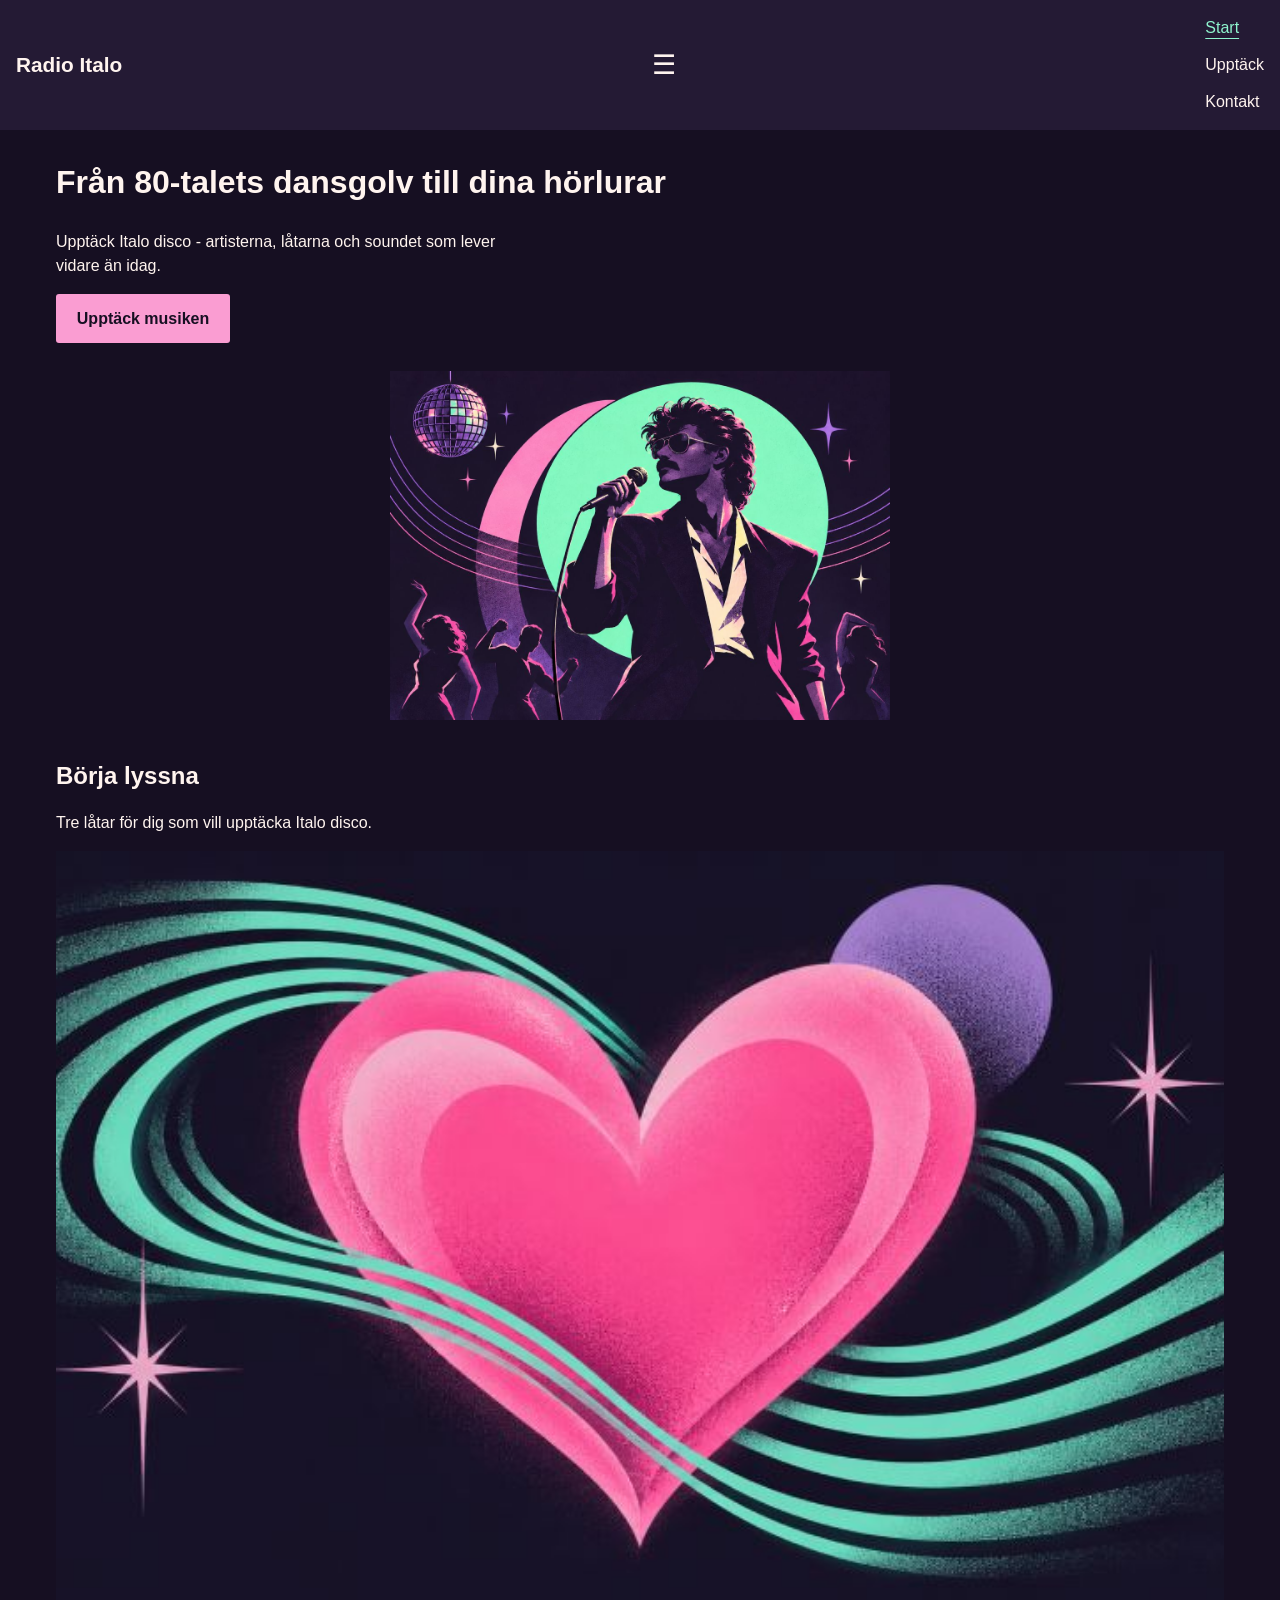
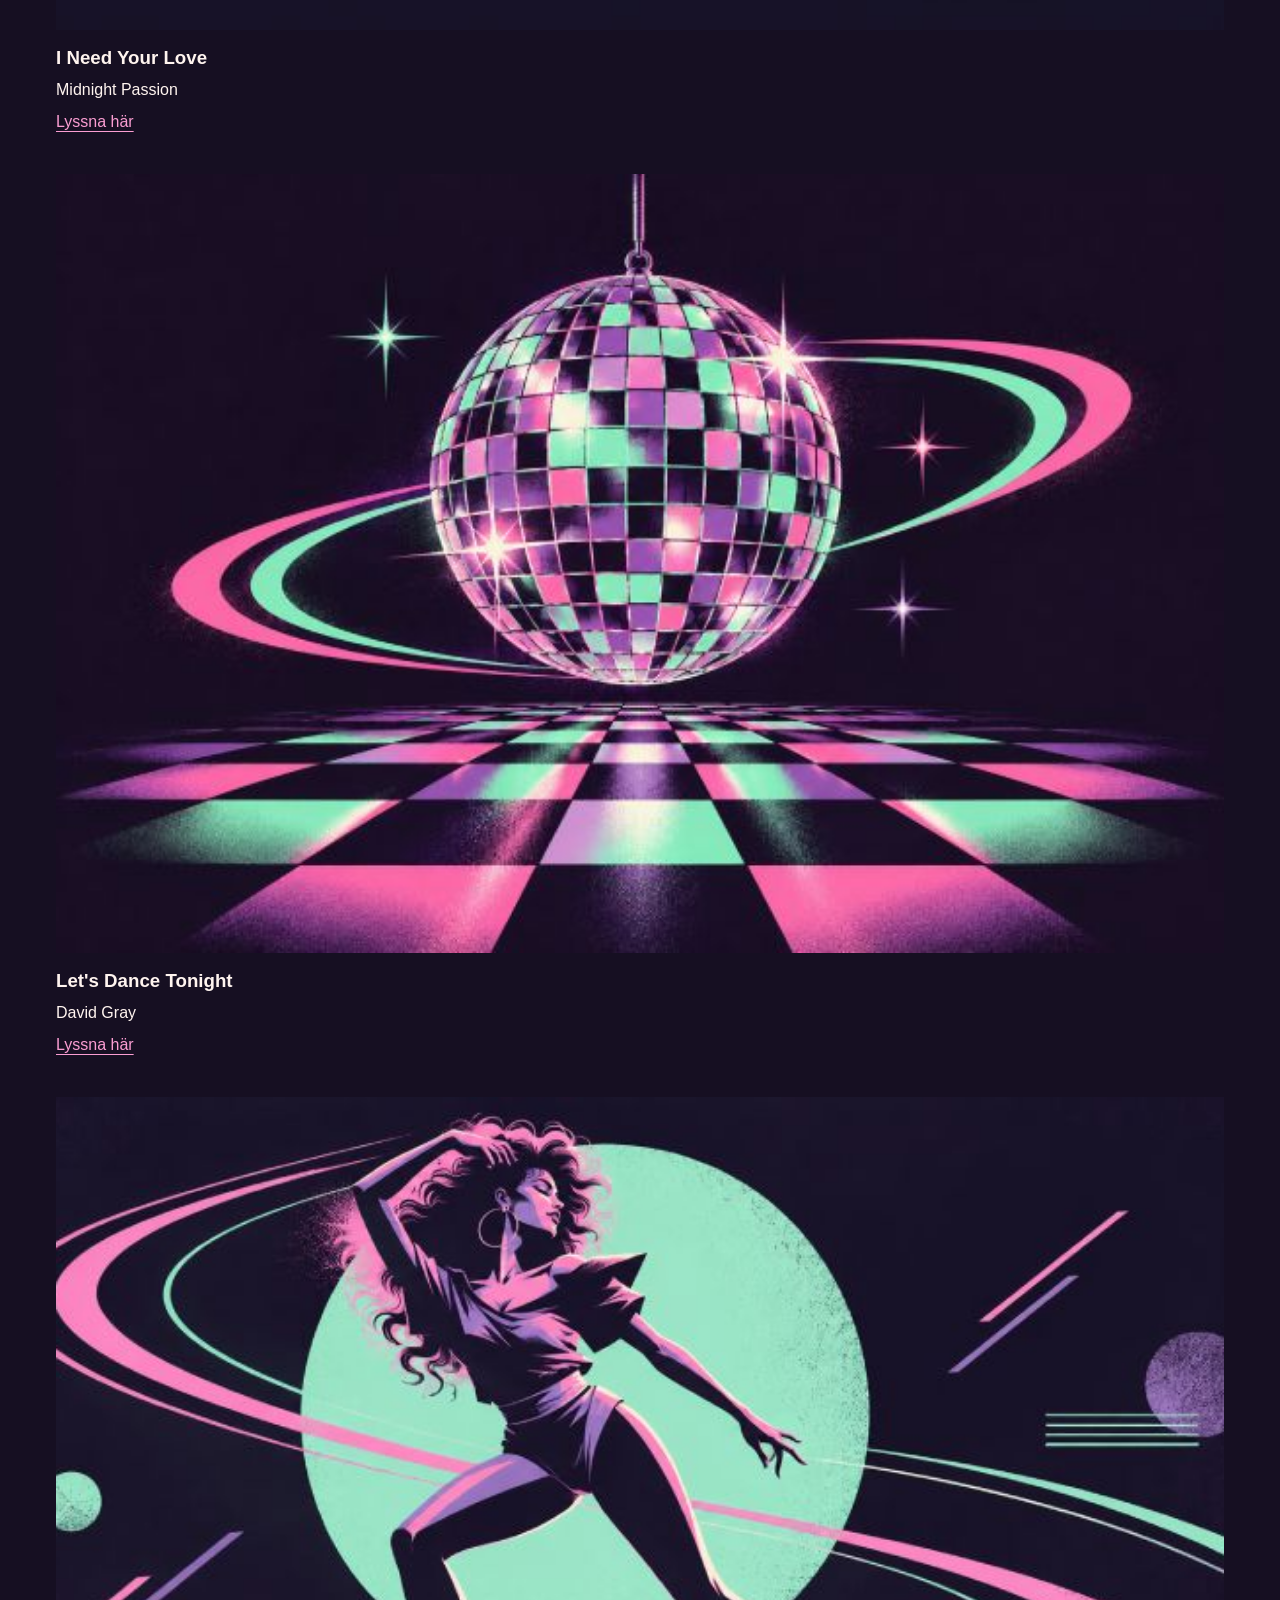
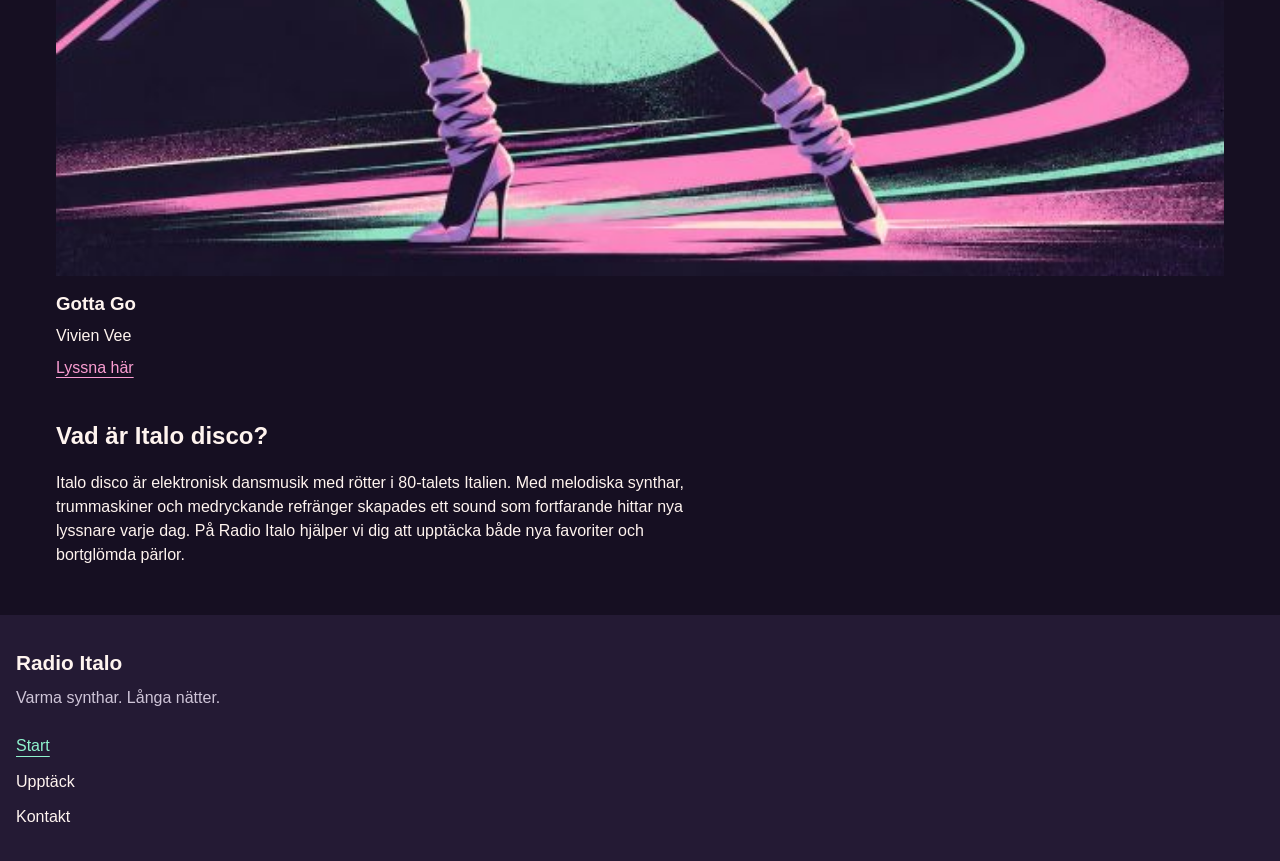
==== index.html @ 60d0a97e "Länkat de tre låtkorten från index till rätt låt under upptäck." ====
<!DOCTYPE html>
<html lang="sv">
<head>
    <meta charset="UTF-8">
    <meta name="viewport" content="width=device-width, initial-scale=1.0">
    <title>Radio Italo - Start</title>
    <link rel="stylesheet" href="css/style.css">
    <script src="js/script.js" defer></script>
</head>
<body>
    <!-- Sidhuvud med huvudnavigation.-->
    <header class="site-header">
        <a href="index.html" class="logo">Radio Italo</a>
        <button class="menu" type="button" aria-expanded="false" aria-controls="main-nav">☰</button>
        <nav id="main-nav" aria-label="Huvudnavigation">
            <ul class="list">
                <li>
                    <a href="index.html" aria-current="page">Start</a>
                </li>
                <li>
                    <a href="upptack.html">Upptäck</a>
                </li>
                <li>
                    <a href="kontakt.html">Kontakt</a>
                </li>
            </ul>
        </nav>
    </header>
    <!--Introduktion på startsidan-->
    <main>
        <section class="hero">
            <div class="hero-content">
                <h1 id="hero-heading">Från 80-talets dansgolv till dina hörlurar</h1>
                <p>Upptäck Italo disco - artisterna, låtarna
                    och soundet som lever vidare än idag.
                </p>
                <a class="button" href="upptack.html">Upptäck musiken</a>
            </div>
            <img class="hero-img" src="images/hero-img.jpg" alt="Sångare med mikrofon och solglasögon">
        </section>
        <!--Sektion med tre musiktips-->
        <section class="music-tips">
            <h2>Börja lyssna</h2>
            <p>Tre låtar för dig som vill upptäcka Italo disco.</p>
            <div class="music-list">
                <article class="music-card">
                    <img src="images/music-card1.jpg" alt="Ett hjärta">
                    <h3>I Need Your Love</h3>
                    <p>Midnight Passion</p>
                    <a href="upptack.html#i-need-your-love">Lyssna här</a>
                </article>
                <article class="music-card">
                    <img src="images/music-card2.jpg" alt="En discokula">
                    <h3>Let's Dance Tonight</h3>
                    <p>David Gray</p>
                    <a href="upptack.html#lets-dance-tonight">Lyssna här</a>
                </article>
                <article class="music-card">
                    <img src="images/music-card3.jpg" alt="En dansande person">
                    <h3>Gotta Go</h3>
                    <p>Vivien Vee</p>
                    <a href="upptack.html#gotta-go">Lyssna här</a>
                </article>
            </div>
        </section>
        <!--Information om musikgenren-->
        <section class="about-italo">
            <h2>Vad är Italo disco?</h2>
            <p>
                Italo disco är elektronisk dansmusik med rötter i
                80-talets Italien. Med melodiska synthar, trummaskiner
                och medryckande refränger skapades ett sound som fortfarande
                hittar nya lyssnare varje dag. På Radio Italo hjälper vi dig att
                upptäcka både nya favoriter och bortglömda pärlor.
            </p>
        </section>
    </main>
    <!--Sidfot-->
    <footer class="site-footer">
        <a class="logo" href="index.html">Radio Italo</a>
        <p>Varma synthar. Långa nätter.</p>

        <!--Sidfotens navigering-->
        <nav aria-label="Sidfotsnavigation">
            <ul class="footer-links">
                <li>
                    <a href="index.html" aria-current="page">Start</a>
                </li>
                <li>
                    <a href="upptack.html">Upptäck</a>
                </li>
                <li>
                    <a href="kontakt.html">Kontakt</a>
                </li>
            </ul>
        </nav>
    </footer>
</body>
</html>
---- css/style.css ----
* {
    box-sizing: border-box;
}

body {
    margin: 0;
    font-family: Arial, Helvetica, sans-serif;
    color: #FFF4EF;
    background-color: #160f22;
    line-height: 1.5;
}

iframe {
    border: 0;
    max-width: 100%;
}

img {
    display: block;
    height: auto;
    max-width: 100%;
}
/* CSS för sidhuvud */
.site-header {
    display: flex;
    justify-content: space-between;
    align-items: center;
    flex-wrap: wrap;
    background-color: #241a34;
    gap: 1rem;
    padding: 1rem;
}
/* CSS för logotyp */
.logo {
    color: #FFF4EF;
    text-decoration: none;
    font-weight: bold;
    font-size: 1.3rem;
}
/* CSS för meny */
.menu {
    border: 0;
    padding: 1rem;
    color: #FFF4EF;
    background: transparent;
    font-size: 1.7rem;
    cursor: pointer;
}
/* CSS för huvudnavigation */
.main-nav {
    width: 100%;
}

.list {
    display: flex;
    flex-direction: column;
    margin: 0;
    padding: 0;
    gap: 0.8rem;
    list-style: none;
}
.list a {
    text-decoration: none;
    color: #fff4ef
}
.list a:hover {
    color: #ff8acb;
}
.list a[aria-current="page"] {
    text-decoration: underline;
    color: #8ff4ce;
    text-underline-offset: 0.3rem;
}
/* CSS för huvudinneållet */
main {
    margin: 0 auto;
    padding: 2rem 1rem;
    max-width: 1200px;
}
main > section + section {
    margin-top: 2.5rem;
}

h1 {
    margin-top: 0;
    font-size: 2rem;
}
h2 {
    font-size: 1.5rem;
}
p {
    margin-top: 0;
}
h1, h2, h3 {
    line-height: 1.3;
}
/* CSS för hero-sektionen */
.hero {
    display: flex;
    flex-direction: column;
    gap: 1.7rem;
}
.hero-content p {
    max-width: 30rem;
}
.hero-img {
    width: 100%;
    max-width: 500px;
    align-self: center;
}

.button {
    display: inline-block;
    text-decoration: none;
    font-weight: bold;
    color: #160f22;
    background-color: #FA9DD2;
    padding: 0.8rem 1.3rem;
    border-radius: 3px;
    transition-duration: 0.3s;
}
.button:hover {
    background-color: #8ff4ce;
}
.button:focus-visible {
    outline-offset: 3px;
    outline: 3px solid #8ff4ce;
}
/* CSS för låtkorten */
.music-list {
    display: grid;
    gap: 2.5rem;
    grid-template-columns: 1fr;
}
.music-card {
    min-width: 0;
}
.music-card img {
    width: 100%;
    object-fit: cover;
    margin-bottom: 1rem;
    aspect-ratio: 3 / 2;
}
.music-card h3 {
    margin: 0 0 0.5rem;
}
.music-card p {
    margin: 0 0 0.5rem;
}
.music-card a {
    color: #FA9DD2;
    margin: 0 0 0.5rem;
    text-underline-offset: 0.25rem;
    transition-duration: 0.3s;
}
.music-card a:hover {
    color: #8ff4ce;
}
/* CSS för informationssektionen */
.about-italo p {
    max-width: 40rem;
}
/* CSS för sidfot */
.site-footer {
    background-color: #241a34;
    padding: 2rem 1rem;
}
.site-footer p {
    color: #cfc5d8;
    margin: 0.5rem 0 1.5rem;
}
.footer-links {
    display: flex;
    flex-direction: column;
    margin: 0;
    padding: 0;
    list-style: none;
    gap: 0.7rem;
}
.footer-links a {
    color: #fff4ef;
    text-decoration: none;
    transition-duration: 0.3s;
}
.footer-links a:hover {
    color: #ff8acb;
}
.footer-links a[aria-current="page"] {
    color: #8ff4ce;
    text-underline-offset: 0.3rem;
    text-decoration: underline;
}
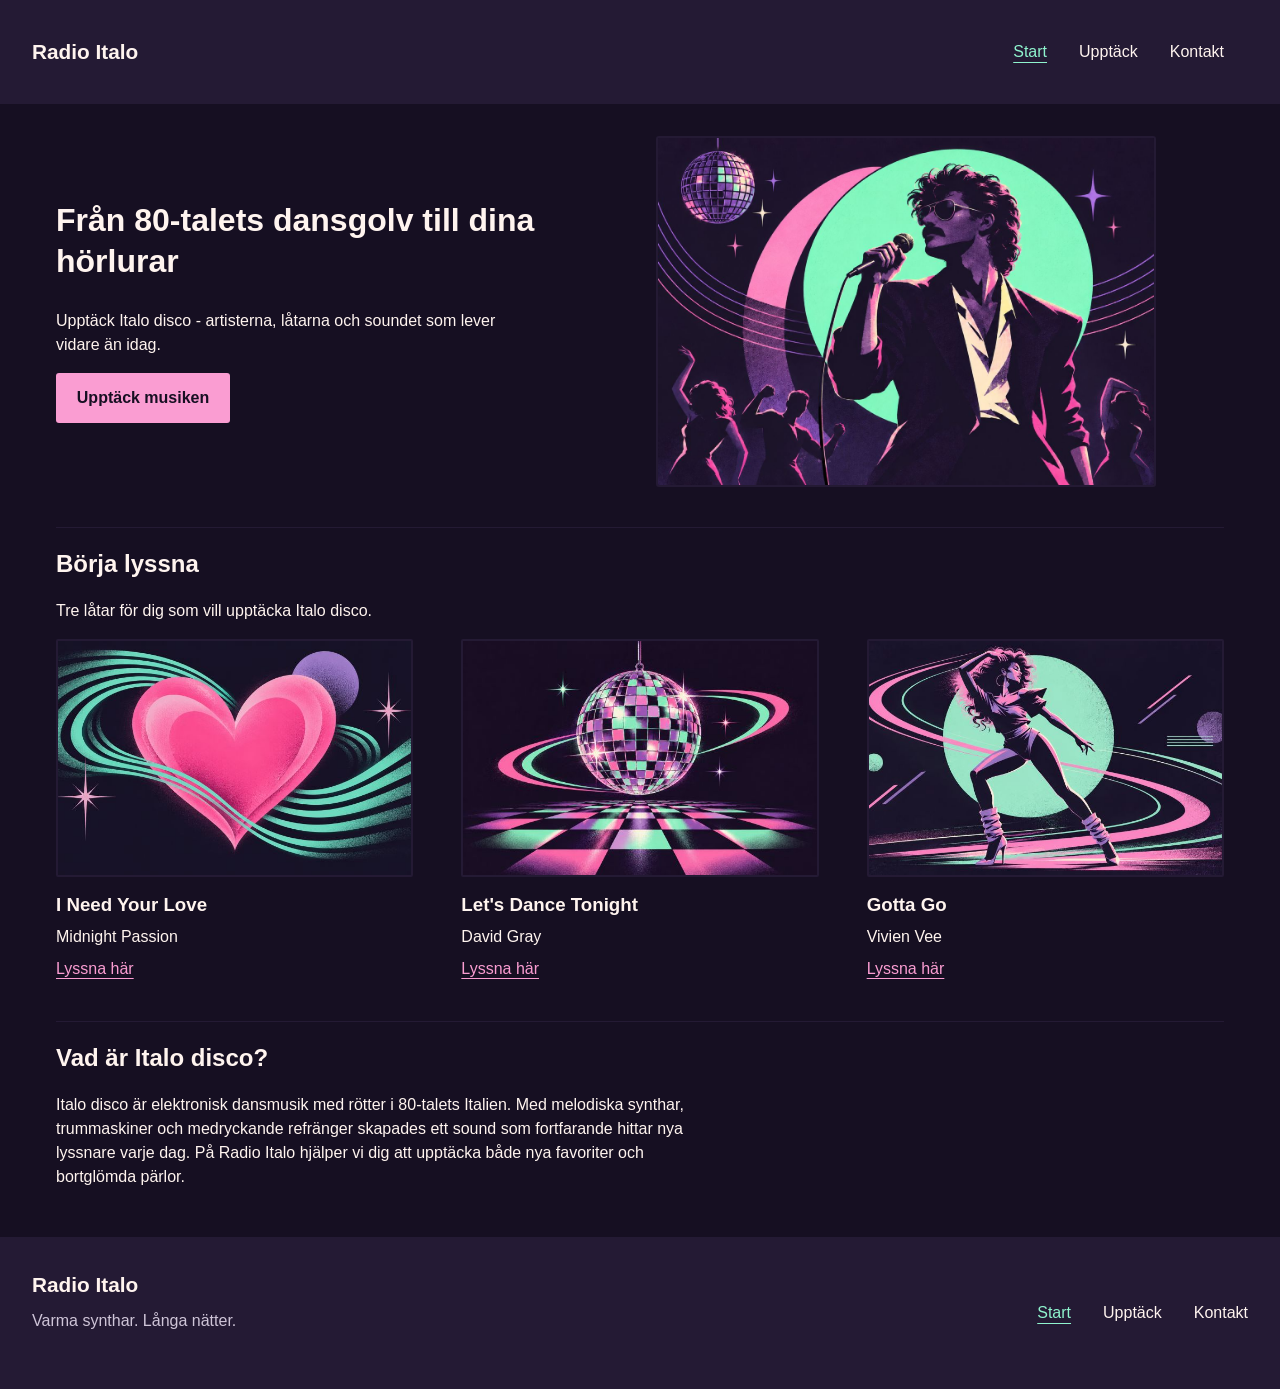
==== commit 50b79468: "Lade till aria-label för meny-knapp under index." ====
--- a/index.html
+++ b/index.html
@@ -11,7 +11,7 @@
     <!-- Sidhuvud med huvudnavigation.-->
     <header class="site-header">
         <a href="index.html" class="logo">Radio Italo</a>
-        <button class="menu" type="button" aria-expanded="false" aria-controls="main-nav">☰</button>
+        <button class="menu" type="button" aria-label="Öppna meny" aria-expanded="false" aria-controls="main-nav">☰</button>
         <nav id="main-nav" aria-label="Huvudnavigation">
             <ul class="list">
                 <li>
--- a/css/style.css
+++ b/css/style.css
@@ -11,8 +11,9 @@
 }
 
 iframe {
-    border: 0;
+    border: 2px solid #241a34;
     max-width: 100%;
+    border-radius: 2px;
 }
 
 img {
@@ -64,7 +65,7 @@
     color: #fff4ef
 }
 .list a:hover {
-    color: #ff8acb;
+    color: #FA9DD2;
 }
 .list a[aria-current="page"] {
     text-decoration: underline;
@@ -79,6 +80,7 @@
 }
 main > section + section {
     margin-top: 2.5rem;
+    border-top: 1px solid #241a34;
 }
 
 h1 {
@@ -183,10 +185,166 @@
     transition-duration: 0.3s;
 }
 .footer-links a:hover {
-    color: #ff8acb;
+    color: #FA9DD2;
 }
 .footer-links a[aria-current="page"] {
     color: #8ff4ce;
     text-underline-offset: 0.3rem;
     text-decoration: underline;
-}+}
+
+/* Anpassar YouTube-spelarna till kortens bredd */
+.music-card iframe {
+    display: block;
+    width: 100%;
+    aspect-ratio: 16 / 9;
+    height: auto;
+}
+/* Styling för text under Upptäck */
+.discover-music .music-card h2 {
+    font-size: 1.5rem;
+    margin: 0 0 0.5rem;
+}
+.discover-music .music-card p {
+    color: #cfc5d8;
+}
+.discover-music .music-card .artist {
+    color: #8ff4ce;
+    font-weight: bold;
+}
+.discover-music > p {
+    color: #cfc5d8;
+    margin-bottom: 2rem;
+}
+/* CSS för musikfakta under Upptäck */
+.song-fact {
+    display: grid;
+    grid-template-columns: auto 1fr;
+    gap: 0.5rem 1rem;
+    margin: 1rem 0;
+}
+.song-fact dt {
+    font-weight: bold;
+}
+.song-fact dd {
+    margin: 0;
+}
+/* CSS för kontaktformuläret */
+#contact-form {
+    display: flex;
+    flex-direction: column;
+    max-width: 35rem;
+}
+#contact-form label {
+    font-weight: bold;
+    margin-bottom: 0.5rem;
+}
+#contact-form input, #contact-form textarea {
+    width: 100%;
+    box-sizing: border-box;
+    padding: 0.8rem;
+    border: 1px solid #cfc5d8;
+    border-radius: 0.3rem;
+    color:#cfc5d8;
+    background-color: #241a34;
+    margin-bottom: 1rem;
+}
+#contact-form input:focus-visible, #contact-form textarea:focus-visible {
+    outline: 2px solid #8ff4ce;
+    outline-offset: 2px;
+}
+/* CSS för knappen till kontaktformuläret */
+#contact-form button {
+    align-self: flex-start;
+    border: 0;
+    background-color: #FA9DD2;
+    font-weight: bold;
+    cursor: pointer;
+    padding: 0.75rem 1.2rem;
+    border-radius: 2px;
+    transition-duration: 0.3s;
+}
+#contact-form button:hover {
+    background-color: #8ff4ce;
+}
+#contact-form button:focus-visible {
+    outline: 2px solid #8ff4ce;
+}
+
+/* CSS för större skärmar */
+
+@media (min-width: 768px) {
+
+/* Sidhuvud med navigation */
+.site-header {
+    flex-wrap: nowrap;
+}
+.menu {
+    display: none;
+}
+#main-nav {
+    width: auto;
+}
+#main-nav .list {
+    display: flex;
+    flex-direction: row;
+    list-style: none;
+    padding: 1.5rem;
+    margin: 0;
+    gap: 2rem;
+}
+/* Hero-sektion och knapp */
+.hero {
+    display: grid;
+    align-items: center;
+    grid-template-columns: repeat(2, minmax(0, 1fr));
+    gap: 2rem;
+}
+.hero img {
+    display: block;
+    border: 2px solid #241a34;
+    border-radius: 3px;
+    width: 100%;
+    height: auto;
+    margin: 0;
+}
+/* CSS för låtkorten på större skärmar */
+.music-list {
+    display: grid;
+    grid-template-columns: repeat(3, minmax(0, 1fr));
+    gap: 3rem;
+}
+.music-card img {
+    border: 2px solid #241a34;
+    border-radius: 2px;
+}
+/* CSS för sidfot för större skärmar */
+.site-footer {
+    display: grid;
+    grid-template-columns: 1fr auto;
+    column-gap: 2rem;
+    padding: 2rem;
+}
+.site-footer .logo {
+    grid-column: 1;
+    grid-row: 1;
+}
+.site-footer > p {
+    grid-column: 1;
+}
+.site-footer nav {
+    grid-column: 2;
+    grid-row: 1 / 3;
+    align-self: center;
+}
+.footer-links {
+    flex-direction: row;
+    gap: 2rem;
+}
+.site-header, .site-footer {
+    padding-inline: 2rem;
+}
+
+}
+
+
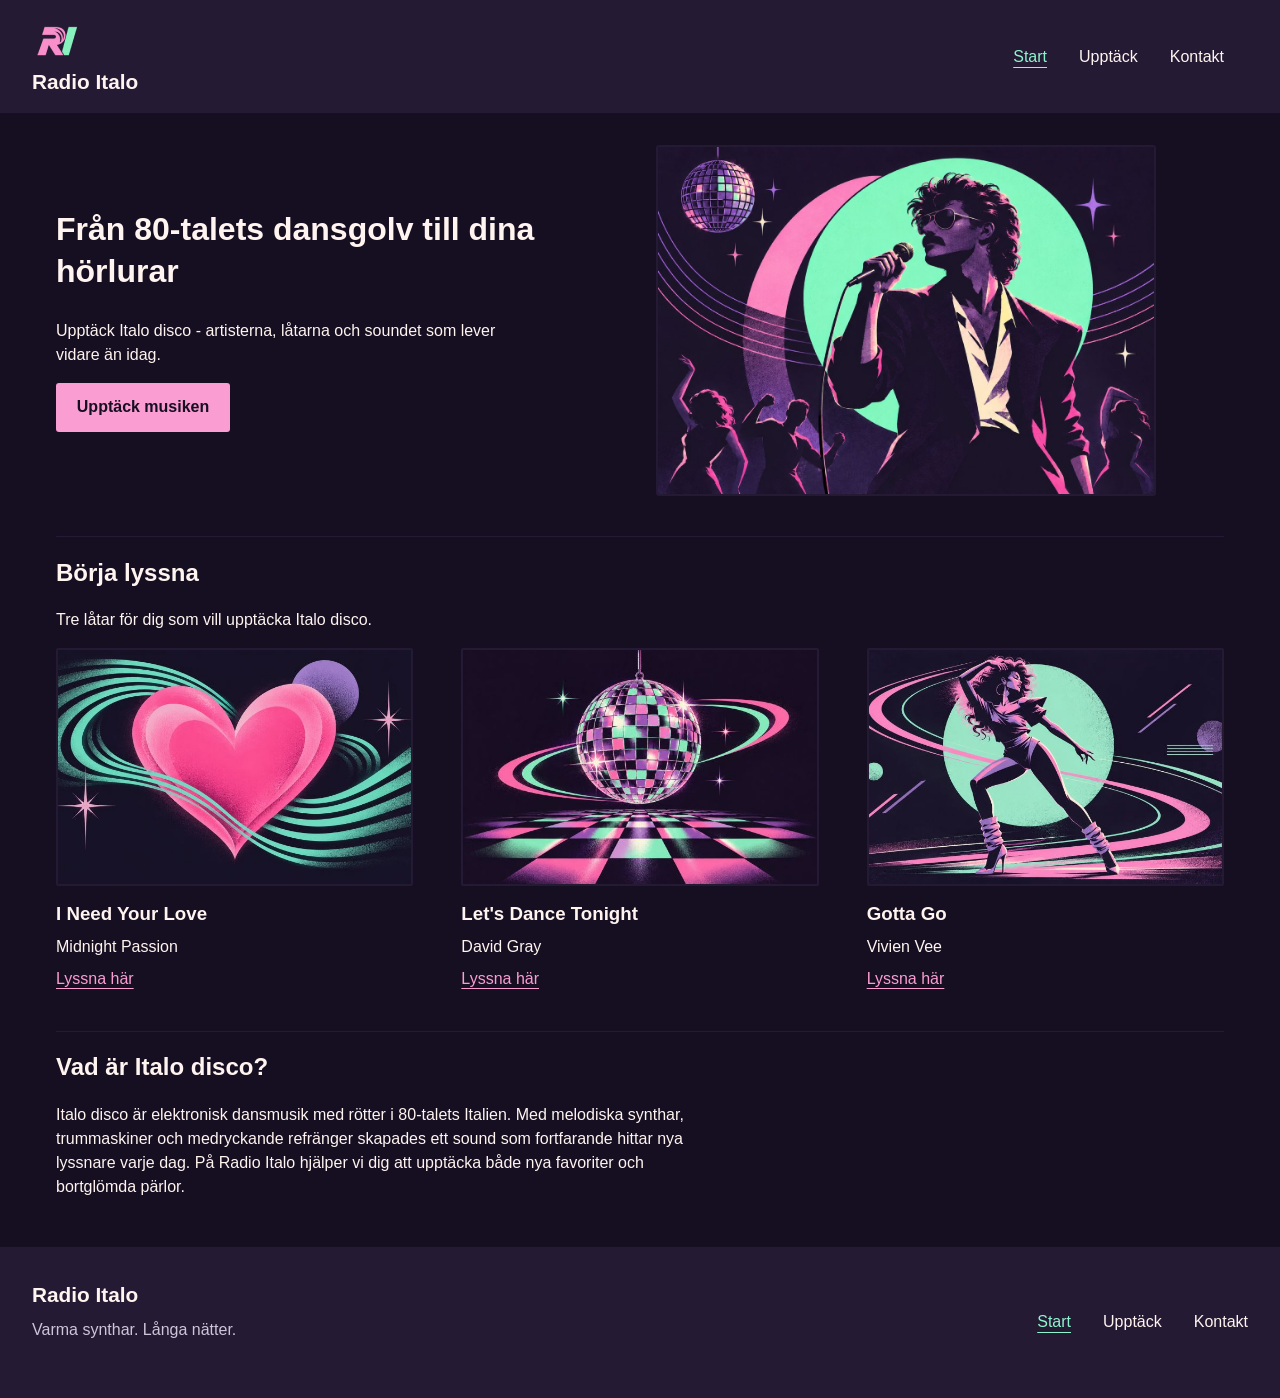
==== commit 9d7c03d6: "Lagt till logotyp i sidhuvudet." ====
--- a/index.html
+++ b/index.html
@@ -4,13 +4,17 @@
     <meta charset="UTF-8">
     <meta name="viewport" content="width=device-width, initial-scale=1.0">
     <title>Radio Italo - Start</title>
+    <link rel="icon" type="image/jpg" href="images/RI_logo.png">
     <link rel="stylesheet" href="css/style.css">
     <script src="js/script.js" defer></script>
 </head>
 <body>
     <!-- Sidhuvud med huvudnavigation.-->
     <header class="site-header">
-        <a href="index.html" class="logo">Radio Italo</a>
+        <a href="index.html" class="logo">
+            <img src="images/RI_logo.png" alt="Logotyp" class="header-logo">
+            <span>Radio Italo</span>
+        </a>
         <button class="menu" type="button" aria-label="Öppna meny" aria-expanded="false" aria-controls="main-nav">☰</button>
         <nav id="main-nav" aria-label="Huvudnavigation">
             <ul class="list">
--- a/css/style.css
+++ b/css/style.css
@@ -48,8 +48,12 @@
     cursor: pointer;
 }
 /* CSS för huvudnavigation */
-.main-nav {
-    width: 100%;
+#main-nav {
+    width: 100%;
+    display: none;
+}
+#main-nav.is-open {
+    display: block;
 }
 
 .list {
@@ -284,6 +288,7 @@
 }
 #main-nav {
     width: auto;
+    display: block;
 }
 #main-nav .list {
     display: flex;
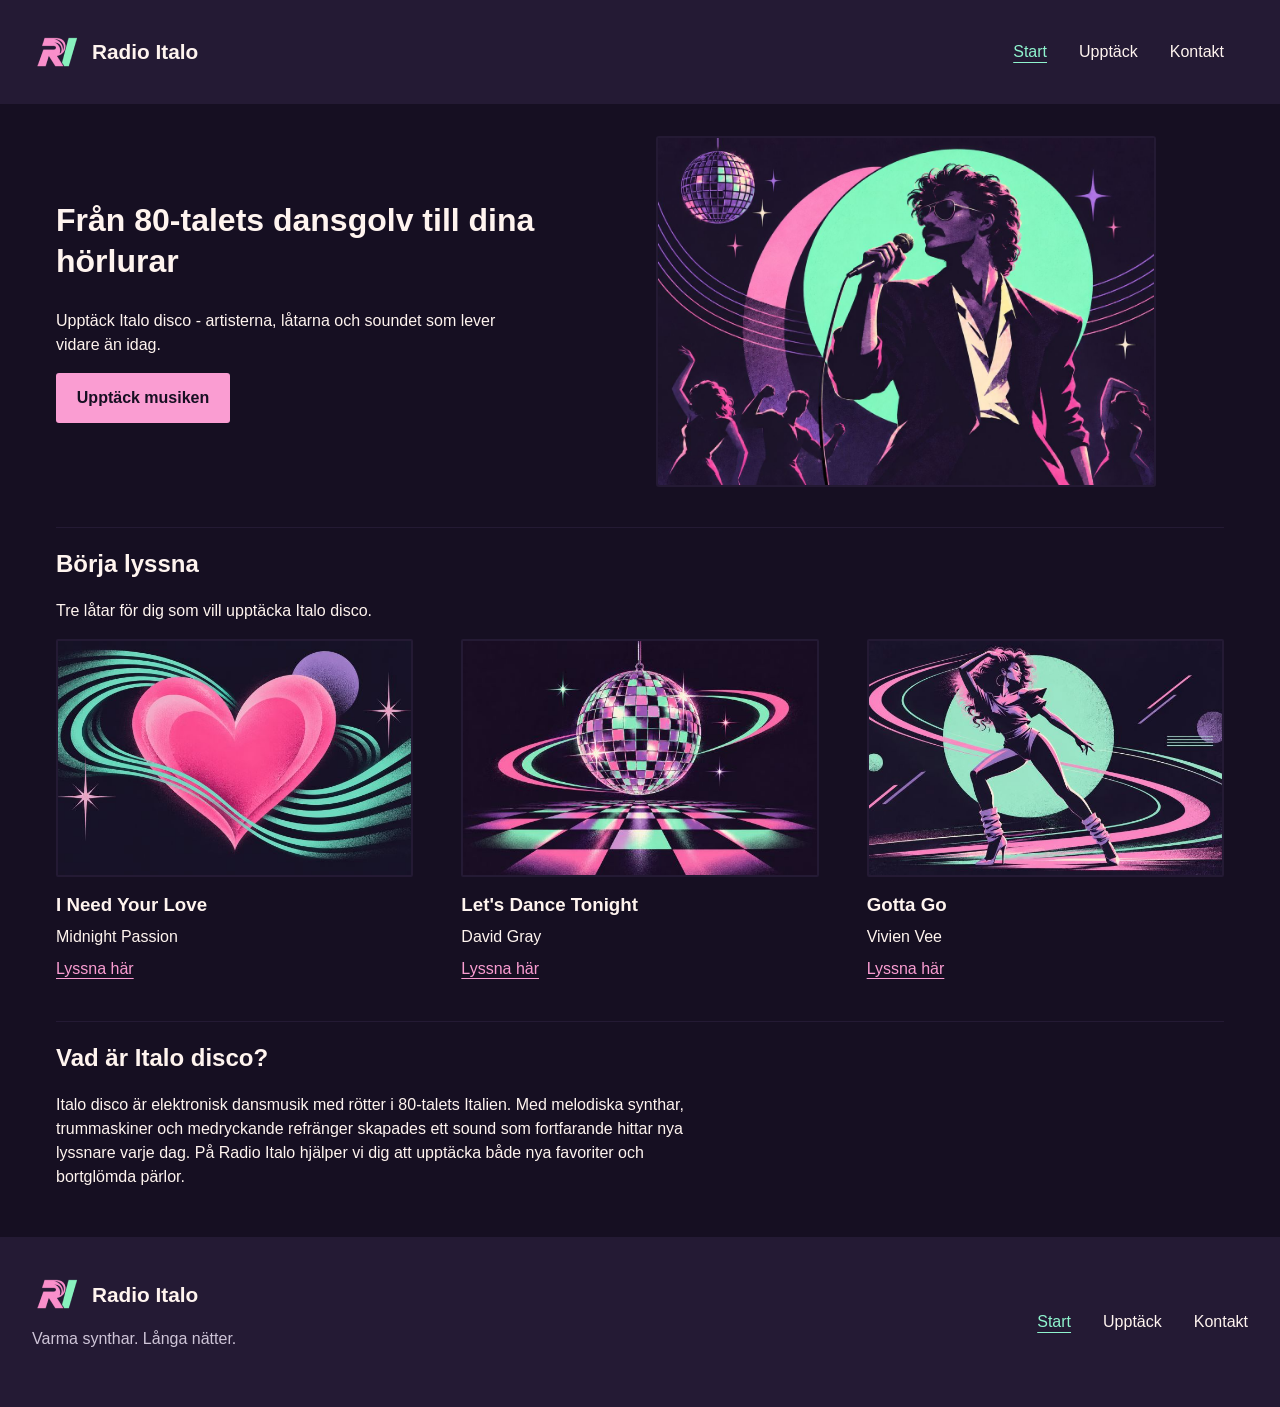
==== commit ffb74cff: "Lagt till logotyp för Radio Italo i sidfot på samtliga sidor." ====
--- a/index.html
+++ b/index.html
@@ -81,7 +81,10 @@
     </main>
     <!--Sidfot-->
     <footer class="site-footer">
-        <a class="logo" href="index.html">Radio Italo</a>
+        <a class="logo" href="index.html">
+            <img src="images/RI_logo.png" alt="Logotyp" class="footer-logo">
+            <span>Radio Italo</span>
+        </a>
         <p>Varma synthar. Långa nätter.</p>
 
         <!--Sidfotens navigering-->
--- a/css/style.css
+++ b/css/style.css
@@ -37,6 +37,14 @@
     text-decoration: none;
     font-weight: bold;
     font-size: 1.3rem;
+    display: inline-flex;
+    align-items: center;
+    gap: 10px;
+}
+.header-logo {
+    height: 50px;
+    width: 50px;
+    object-fit: contain;
 }
 /* CSS för meny */
 .menu {
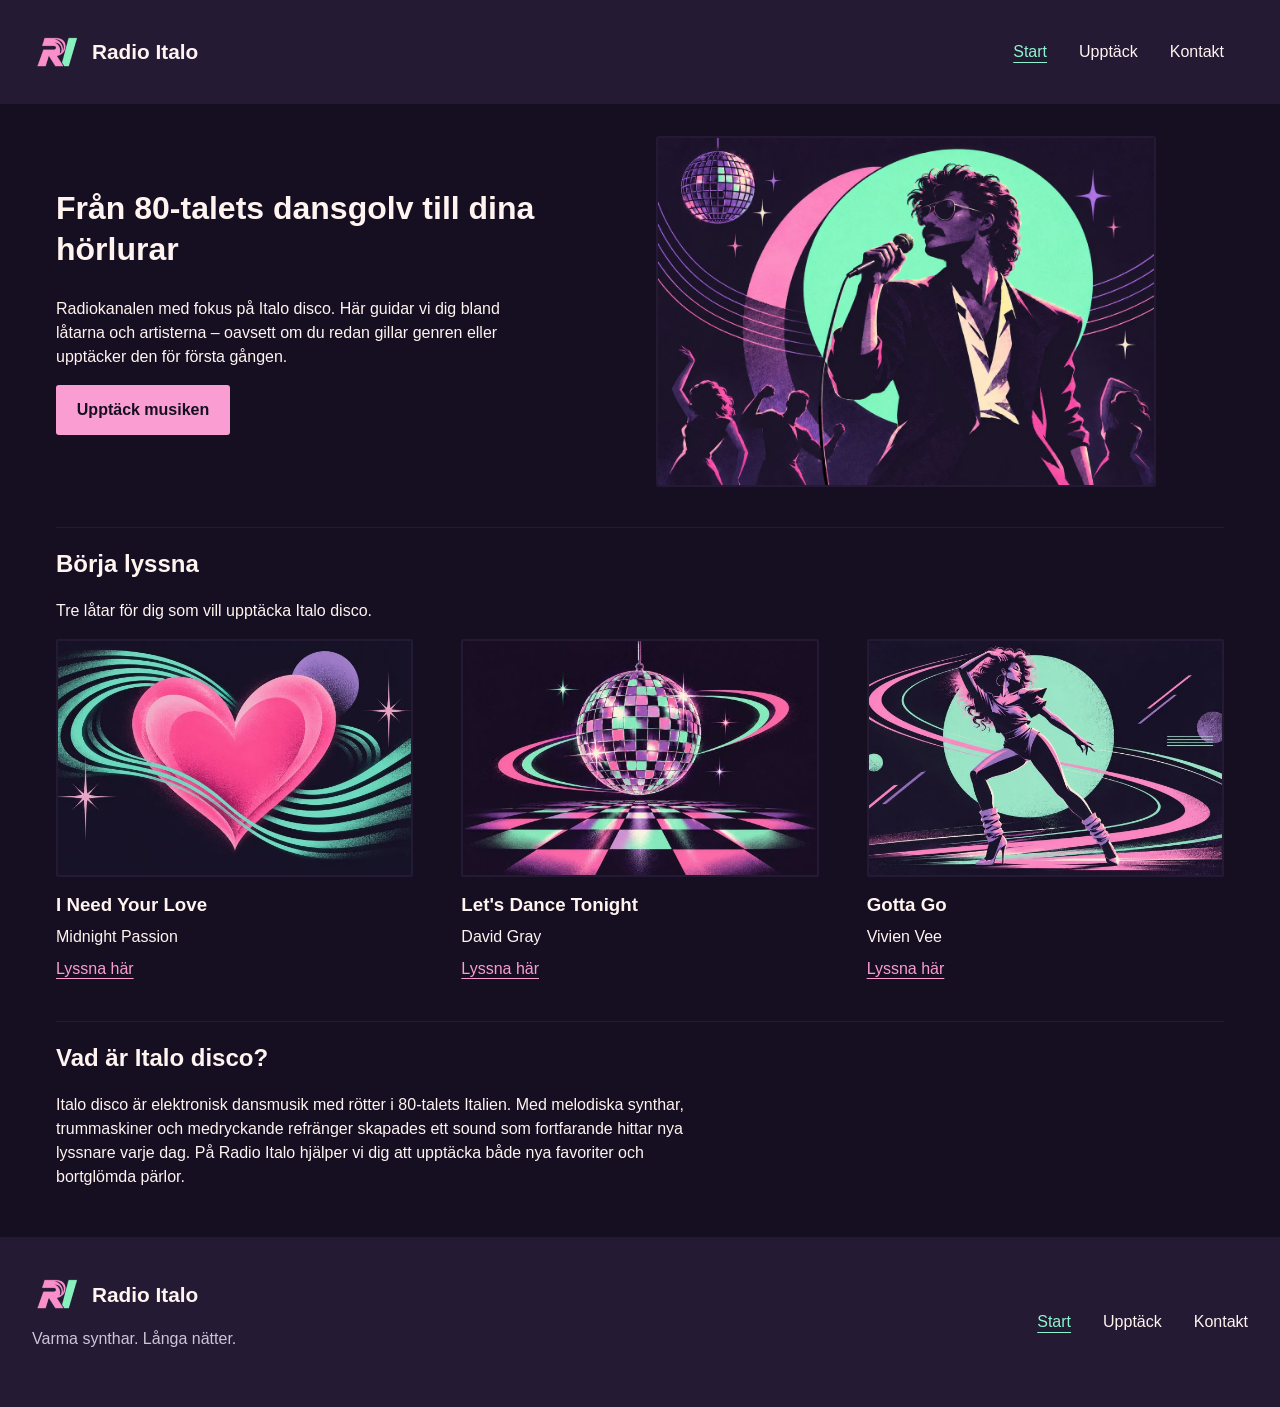
==== commit 2bbd4596: "Ändrat text i hero-sektionen." ====
--- a/index.html
+++ b/index.html
@@ -4,7 +4,7 @@
     <meta charset="UTF-8">
     <meta name="viewport" content="width=device-width, initial-scale=1.0">
     <title>Radio Italo - Start</title>
-    <link rel="icon" type="image/jpg" href="images/RI_logo.png">
+    <link rel="icon" type="image/png" href="images/RI_logo.png">
     <link rel="stylesheet" href="css/style.css">
     <script src="js/script.js" defer></script>
 </head>
@@ -35,8 +35,8 @@
         <section class="hero">
             <div class="hero-content">
                 <h1 id="hero-heading">Från 80-talets dansgolv till dina hörlurar</h1>
-                <p>Upptäck Italo disco - artisterna, låtarna
-                    och soundet som lever vidare än idag.
+                <p>Radiokanalen med fokus på Italo disco. Här guidar vi dig bland låtarna och artisterna – oavsett om du redan gillar
+                    genren eller upptäcker den för första gången.
                 </p>
                 <a class="button" href="upptack.html">Upptäck musiken</a>
             </div>
--- a/css/style.css
+++ b/css/style.css
@@ -179,6 +179,12 @@
     background-color: #241a34;
     padding: 2rem 1rem;
 }
+/* CSS för sidfotens logotyp */
+.footer-logo {
+    height: 50px;
+    width: 50px;
+    object-fit: contain;
+}
 .site-footer p {
     color: #cfc5d8;
     margin: 0.5rem 0 1.5rem;
